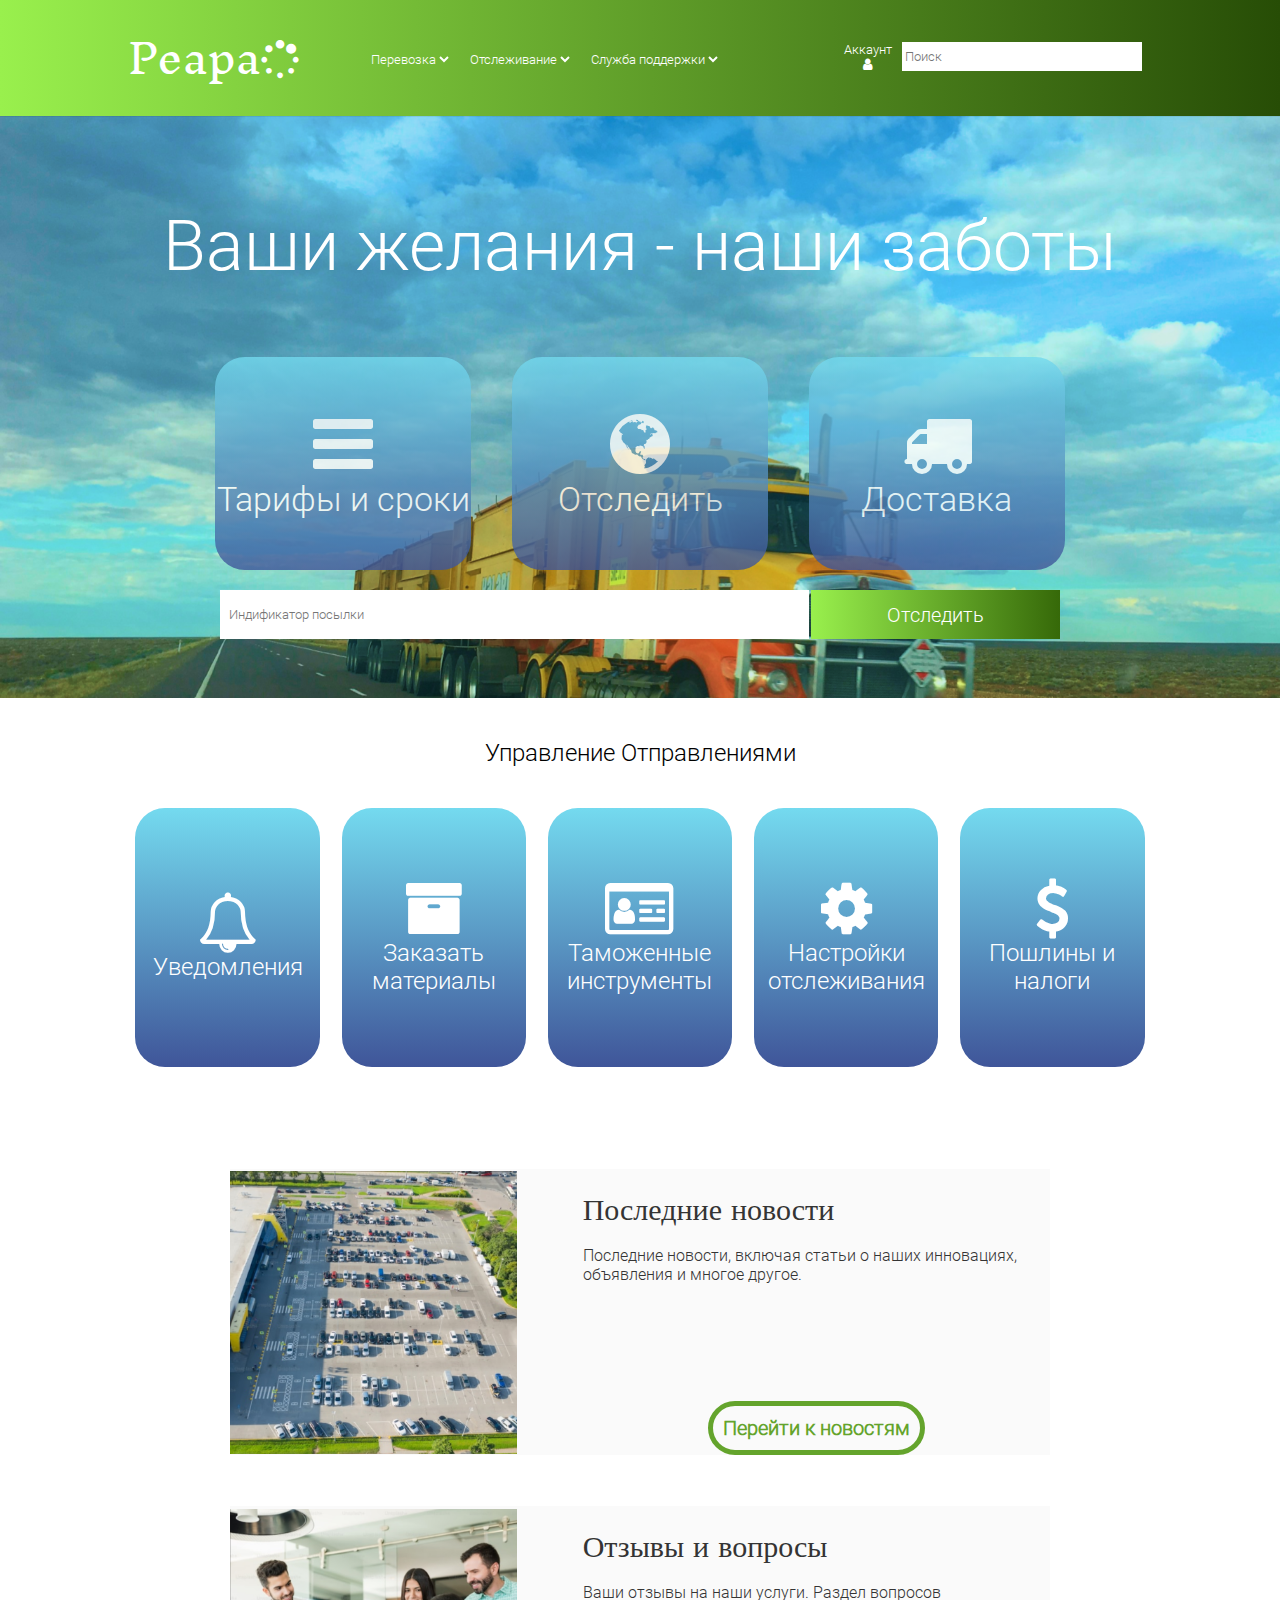
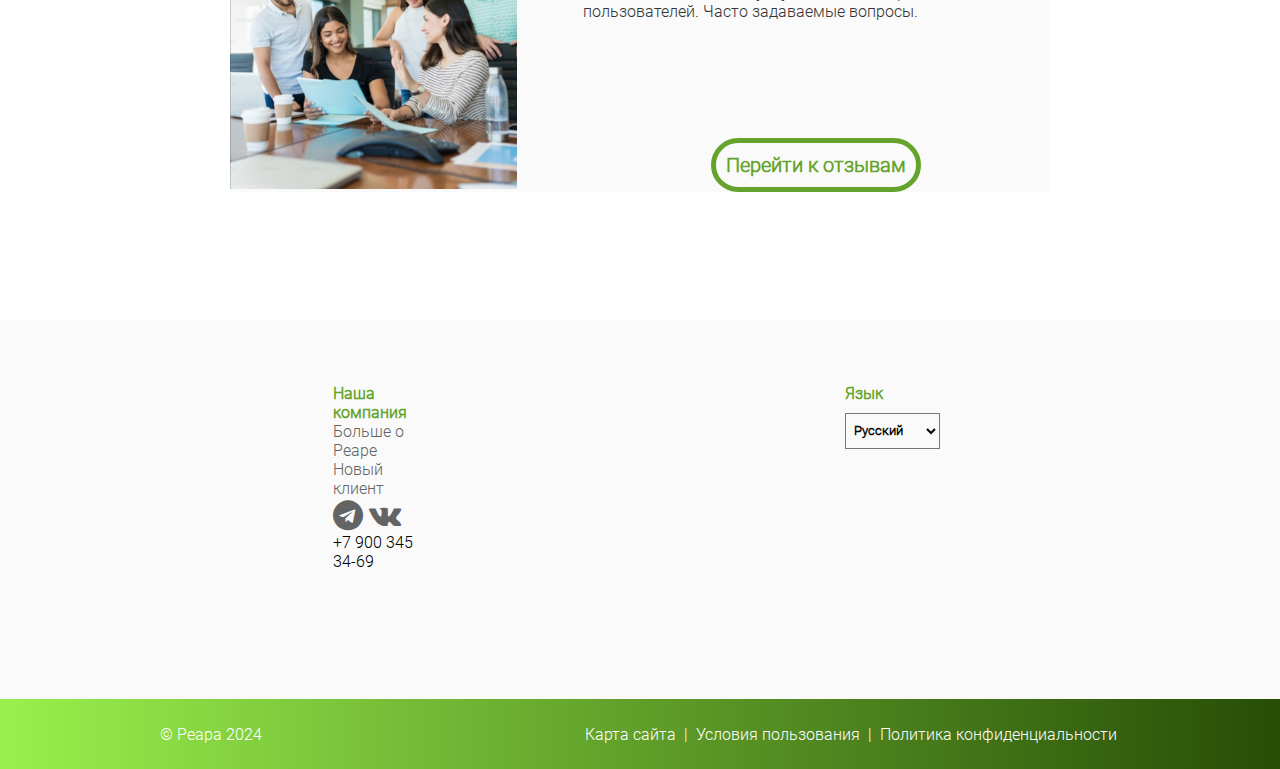
==== index.html @ b0f6af19 "Add files via upload" ====
<!DOCTYPE html>
<html lang="en">
<head>
    <meta charset="UTF-8">
    <meta name="viewport" content="width=device-width, initial-scale=1.0">
    <link rel="stylesheet" href="/styles/style.css">
    <link rel="stylesheet" href="/styles/font-awesome-4.7.0/css/font-awesome.css" />
    <link rel="shortcut icon" href="/imgs/favicon.png" type="image/x-icon">
    <title>Peape</title>
</head>
<body>
    <div id="popupContainer">
    <div class="popup">
        Ведётся тех. обслуживание функция не доступна
    </div>
</div>

    <div class="modal" id="myModal">
        <div class="modalContent">
        <div class="textx">
            <div></div>
            <p class="textx">Авторизация </p>
            <span class="close">&times;</span>
        </div>
        <input type="text" placeholder="Логин" class="myInput">
        <input type="text" placeholder="Пароль" class="myInput">
        <div class="buttons">
            <button class="Fakebutton">Зарегистрироваться</button>
            <button class="Fakebutton">Забыли пароль</button>
        </div>
        <button class="Fakebutton clearButton">Вход</button>
    </div>
    </div>
    <header>
        <div class="cont">
        <div class="headerText">
            <p class="Zag">Peapa<span><i class="fa fa-spinner" aria-hidden="true"></i></span></p>
            <ul>
                <li><select class="Fakebutton"><option value="Перевозка">Перевозка</option></select></li>
                <li><select class="Fakebutton"><option value="">Отслеживание</option></select></li>
                <li><select class="Fakebutton"><option value="">Служба поддержки</option></select></li>
            </ul>
            <ul class="fuck">
                <li class="speacial"><button id="openModalBtn">Аккаунт <span><i class="fa fa-user" aria-hidden="true"></i></span></button></li>
                <li><input type="text" placeholder="Поиск"></li>
            </ul>
        </div>
    </div>
    </header>
    <div class="banner">
        <div class="cont">
            <div class="slogan"><p>Ваши желания - наши заботы</p></div>
            <div class="Buttons">
                <button class="Bigbutton"><i class="fa fa-bars" aria-hidden="true"></i><br> Тарифы и сроки</button>
                <button class=" Bigbutton"><i class="fa fa-globe" aria-hidden="true"></i><br> Отследить</button>
                <button class="Bigbutton"><i class="fa fa-truck" aria-hidden="true"></i><br> Доставка</button>
            </div>
            <div class="func1">
                <input type="text" class="myInput" placeholder="Индификатор посылки">
                <button class="Fakebutton clearButton">Отследить</button>
            </div>
        </div>
    </div>
    <div class="workZone">
        <div class="cont">
            <div class="txet">Управление Отправлениями</div>
            <div class="buttonsW">
                <button data-index="0" class="aFakebutton slider-button"><i class="fa fa-bell-o" aria-hidden="true"></i><br>Уведомления</button>
                <button data-index="1" class="aFakebutton slider-button"><i class="fa fa-archive" aria-hidden="true"></i><br>Заказать материалы</button>
                <button data-index="2" class="aFakebutton slider-button"><i class="fa fa-id-card-o" aria-hidden="true"></i><br>Таможенные инструменты</button>
                <button data-index="3" class="aFakebutton slider-button"><i class="fa fa-cog" aria-hidden="true"></i><br>Настройки отслеживания</button>
                <button data-index="4" class="aFakebutton slider-button"><i class="fa fa-usd" aria-hidden="true"></i><br>Пошлины и налоги</button>
            </div>
            <!-- <div class="slider-controls">
          <button class="slider-prev"> &lt; </button>
          <button class="slider-next"> &gt; </button>
        </div> -->
        </div></div>
    <div class="info">
        <div class="cont">
            <article>
                <img src="/imgs/new1.png" alt="">
                <div class="textblockNews"><p class="Zag">Последние новости</p>
                <p>Последние новости, включая статьи о наших инновациях, объявления и многое другое.</p>
                <button>Перейти к новостям</button></div>
            </article>
            <article>
                <img src="/imgs/new2.png" alt="">
                <div class="textblockNews"><p class="Zag">Отзывы и вопросы</p>
                <p>Ваши отзывы на наши услуги. Раздел вопросов пользователей. Часто задаваемые вопросы.</p>
                <button>Перейти к отзывам</button></div>
            </article>
        </div>
    </div>
    <footer>
        <div class="cont">
            <div class="thingColumn"><ul>
                <li class="mainLi">Наша компания</li>
                <li><a href="/CompanyInfo.html">Больше о Peape</a></li>
                <li><a href="/newPage.html">Новый клиент</a></li>
                <li class="contct"><a href="https://weba.telegram.org/"><i class="fa fa-telegram" aria-hidden="true"></i></a><a href="https://vk.com"><i class="fa fa-vk" aria-hidden="true"></i></a></li>
                <li>+7 900 345 34-69</li>
            </ul></div>
            <div class="thingColumn"><ul>
                <li class="mainLi">Язык</li></ul>
                <select id="language" name="languag">
                    <option value="index.html#language">Русский</option>
                    <option value="English.html#language">English</option>
                  </select>
        </div>
        </div>
    </footer>
    <div class="underFooter">
        <p>© Peapa 2024 </p>
        <ul>
            <li><a href="/newPage.html" target="_blank">Карта сайта</a></li>
            <li>|</li>
            <li><a href="/newPage.html">Условия пользования</a></li>
            <li>|</li>
            <li><a href="/newPage.html">Политика конфиденциальности</a></li>
        </ul>
    </div>
    <script src="/script.js"></script>
</body>
</html>
---- styles/style.css ----
@font-face {
    font-weight: normal;
    font-family: "Roboto";
    src: url(/fonts/Roboto/RobotoMono.ttf);
}

@font-face {
    font-weight: lighter;
    font-family: "Roboto";
    src: url(/fonts/Roboto/Roboto-Light.ttf);
}

@font-face {
    font-family: "gigachad";
    src: url(/fonts/inkpen/InknutAntiqua-Light.ttf);
}

*{
    margin: 0 auto;
    padding: 0;
    font-family: "Roboto";
}

p{
    margin: 0;
}

button:hover{
    cursor: pointer;
}

button:active{
    transform: translateY(1px);
}

.cont{
    margin: 0 auto;
    width: 80%;
}

header{
    /* background-color: rgba(153, 240, 77, 1); */
    background-image: linear-gradient(to right, rgba(153, 240, 77, 1),rgba(39, 77, 6, 1) );
    padding: 0.5% 0;
    position: sticky;
    top: 0;
    z-index: 10;
    transition: top 0.3s ease;
}

header select{
    color: white;
    background: none;
    border: 0;
    outline: none;
}

header.sticky{
    padding: 0.1% 0;
    height: 2%;
}

.headerText{
    font-size: 18px;
    font-weight: lighter;
    font-family:"Roboto";
    color: white;
    display: grid;
    grid-template-columns: 1fr 2fr 1fr;
    align-items: center;
}

.headerText button{
    color: white;
    background: none;
    border: 0;
}

.Zag{
    font-size: 40px;
    font-family: "gigachad";
    font-weight: lighter;
}

ul{
    list-style: none;
    padding: 0;
    margin: 0; 
}

header li{
    display: inline-block;
    margin-right: 10px;
}

.fuck{
    display: flex;
}

header input{
    border: 1px solid white;
    padding: 6px 70px 6px 2px;
    outline: 0;
    flex-shrink: 1;
}

.special{
    flex-shrink: 0;
}

.banner{
    background-image: url(/imgs/2024-12-14_21-56-47.png);
    padding: 7% 0 3% 0;
    background-size: cover;
}

.slogan{
    font-family: "Roboto";
    font-size: 70px;
    font-weight: lighter;
    color: white;
    margin-bottom: 70px ;
    text-align: center;
}

.Buttons{
    display: flex;
    justify-content: center ;
    /* gap: 0%; */
    
}

.Buttons button{
    margin: 0 2%;
    width: 25%;
    padding: 5% 0;
    border-radius: 30px;
    border: 0;
    background-image: linear-gradient(to bottom,rgba(50, 207, 239, 0.65),rgba(16, 44, 130, 0.79));
    color: white;
    font-size: 34px;
    opacity: 0.8;
}


.Buttons button i{
    font-size: 70px;
}

.func1{
    display: flex;
    justify-content: center;
    margin: 2% 0;
    padding: 0 9%;
    gap: 0.2%;
}

.func1 input{
    width: 70%;
    padding: 2% 0 2% 1%;
    border: 0;
    outline: 0;
}


.func1 button{
    width: 30%;
    background-image: linear-gradient(to right, rgba(153, 240, 77, 1),rgb(54, 105, 9) );
    border: 0;
    color: white;
    font-size: 20px;
}

.buttonsW{
    display: flex;
    justify-content: space-between ;
    gap: 0.7%;
    margin-bottom: 10% ;
}

.txet{
    font-size: 24px;
    text-align: center;
    margin: 4% 0;
    display: flex;
    justify-self: center;
}

.buttonsW button{
    border-radius: 30px;
    border: 0;
    background-image: linear-gradient(to bottom,rgba(50, 207, 239, 0.65),rgba(16, 44, 130, 0.79));
    color: white;
    font-size: 24px;
    padding: 7% 0%;
    width: 18%;
}

.buttonsW i{
    font-size: 60px;
}



article{
    background-color: rgba(250, 250, 250, 1);
    display: flex;
    
    margin: 5% 10%;
    gap: 8%;

}

article img{
    width: 35%;
    margin: 0;
    object-fit: contain;
}

article .Zag{
    font-size: 30px;
}

.textblockNews{
    margin: 0;
    color: #343434;
    font-size: 16;
    display: flex;
    flex-direction: column;
}

article button {
    border: 5px solid rgba(100, 164, 44, 1);
    border-radius: 50px;
    padding: 10px;
    background: none;
    color: rgba(100, 164, 44, 1);
    font-size: 20px;
    font-weight: bold;
    justify-items: center;
    align-self: center;
    margin-top: 25%;
}

footer{
    background-color: #FAFAFA;
    margin-top: 10%;
    color:  #000000;
}

footer .cont{
    display: flex;
    align-content:flex-start ;
    padding: 5% 0  10% 0;
    
}

.thingColumn{
    justify-self: center;
    width: 10%;
    height: 60%;
}

.thingColumn select{
    margin-top: 10%;
    background: none;
    padding: 8% 20% 8% 4%;
    font-weight: bold;
    outline: 0;
}

footer li{
    font-weight: normal;
}

footer a{
    text-decoration: none;
    color: #646464;
}

.mainLi{
    color: rgba(100, 164, 44, 1);
    font-size: medium;
    font-weight: bold;
    
}




.underFooter{
    background-image: linear-gradient(to right, rgba(153, 240, 77, 1),rgba(39, 77, 6, 1) );
    height: 3%;
    display: flex;
    justify-content:space-around ;
    padding: 2% 0;
    color: white;
    text-decoration: none;
}

.contct{
    font-size: 30px;
}

.contct a{
    margin-right: 6px;
}

.underFooter li {
    display: inline-block;
    
}

.underFooter a{
    color: white;
    text-decoration: none;
    margin: 0 4px;
}

.modal{
    position: fixed;
    display: none; 
    justify-self: center;
    align-items: center;
    position: fixed; 
    z-index: 11;
    left: 1000;
    top: 1000;
    width: 100%; 
    height: 100%; /* Полная высота */
    overflow: auto; /* Включить прокрутку, если необходимо */
    background-color: rgb(0,0,0); /* Цвет фона (резервный) */
    background-color: rgba(0,0,0,0.4); /* Чёрный с прозрачностью */
}

.modalContent{
    color: white;
    background-image: linear-gradient(to bottom,rgba(50, 207, 239),rgba(16, 44, 130));
    border-radius: 20px;
    display: flex;
    flex-direction: column;
    justify-items: space-between;
    width: 30%;
    height: 30%;
    align-items: center;
    padding: 1%;
}

.modalContent *{
    margin-bottom: 2%;
}

.modalContent button{
    background: none;
    color: white;
    padding: 2%;
    border-radius: 40px;
    border: 2px solid white ;
    font-weight: bold;
    margin-bottom: 0.4%;
    width: 35%;
}

.textx{
    display: grid;
    grid-template-columns: 4fr 5fr 1fr;
}

.textx span{
    cursor: pointer;
    border: 1px solid white;
    border-radius: 100px;
    padding: 0 5px;
}


.modalContent input{
    width: 90%;
    height: 30%;
    outline: none;
}
.modalContent .buttons{
    width: 100%;
    display: flex;
    justify-content: center;
}

#popupContainer {
    position: fixed; /* Контейнер остается фиксированным */
    bottom: 20px;
    right: 20px;
    display: flex;
    flex-direction: column; /* Создаем столбец */
    align-items: flex-end; /* Выравниваем по правому краю */
}

.popup{
  margin-top: 5px;
  bottom: 20px;
  right: 5px;
  z-index: 12;
  background-color: #333;
  color: white;
  padding: 10px 20px;
  border-radius: 5px;
  opacity: 0; /* Скрыто по умолчанию */
  transform: translatey(20px); /* Изначально смещено вниз */
  transition: opacity 0.5s ease-in-out, transform 0.5s ease-in-out; /* Плавная анимация */
}

.popup.show{
    opacity: 1;
    transform: translateY(0);
}

.popup.move-up {
    animation: moveUp 0.5s ease-in-out forwards; /* Анимация подъема */
}

.popup.fade{
    opacity: 0;
    transform: translatex(20px);
}

@keyframes moveUp {
    0% { transform: translateY(0); }
    100% { transform: translateY(-40px); opacity: 0; } /* 40px - величина подъема */
}

.nofound{
    margin: 10% 0;
    display: flex;
    flex-direction: column;
}

.nofound i{
    font-size: 200px;
}

.nofoundA{
    margin-top: 3%;
    text-decoration: none;
    color: #000000;
    font-size: 16px;
    font-weight: bold;
    border: 3px solid black;
    border-radius: 30px;
    padding: 2%;
}

.nofound a:active{
    background-color: #8b8a8a;
    border: 3px solid#333;
    transform: translateY(2px);
}

.banner1{
    background-image: url(/imgs/2024-12-25_16-20-37.png);
    padding: 7% 0 3% 0;
    background-size: cover;
}

.companyInf{
    background-color: #FAFAFA;
    border: 10px solid #cacaca;
    width: 40%;
    padding: 4%;
    margin-bottom: 7%;
    border-radius: 6px;
}

.companyInf p{
    font-size: 24px;
    line-height: 30px;
    font-weight: bold;
    text-align: justify;
}

.companyInf span{
    font-family: "gigachad" ;
    margin: 0;
}

footer.companyInf1{
    margin: 0;
}

.nofoundB{
    display: flex;
    justify-self: center;
    background-color: #FAFAFA;
    text-align: center;
    margin: 3% 0;
    text-decoration: none;
    color: #000000;
    font-size: 16px;
    font-weight: bold;
    border: 3px solid black;
    border-radius: 30px;
    padding: 2%;
}

.Bigbutton.active{
    background-image: linear-gradient(to bottom,rgba(153, 239, 77,1),rgba(40, 79, 6, 1));

}

.slider-button.active{
    border: 5px solid rgba(40, 79, 6, 1);
}

.slider-button{
    flex: 0 0 auto;
}
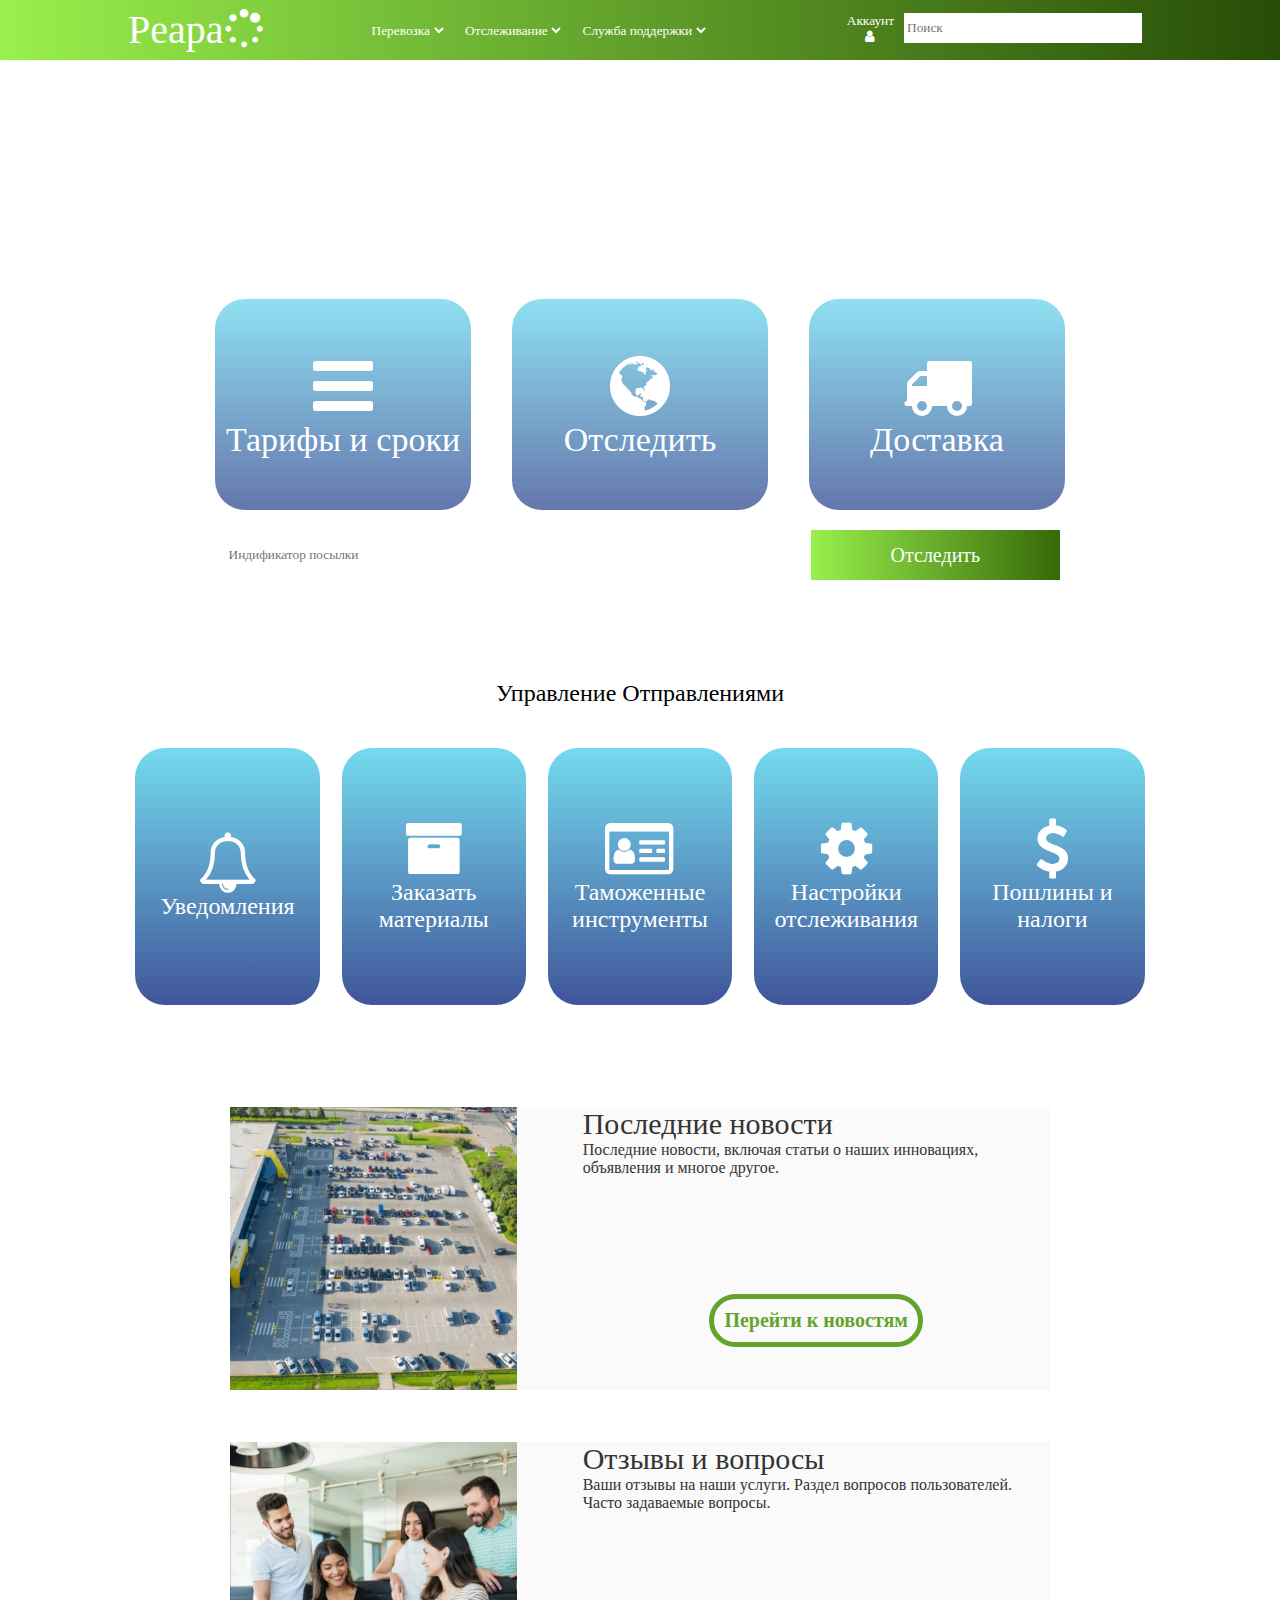
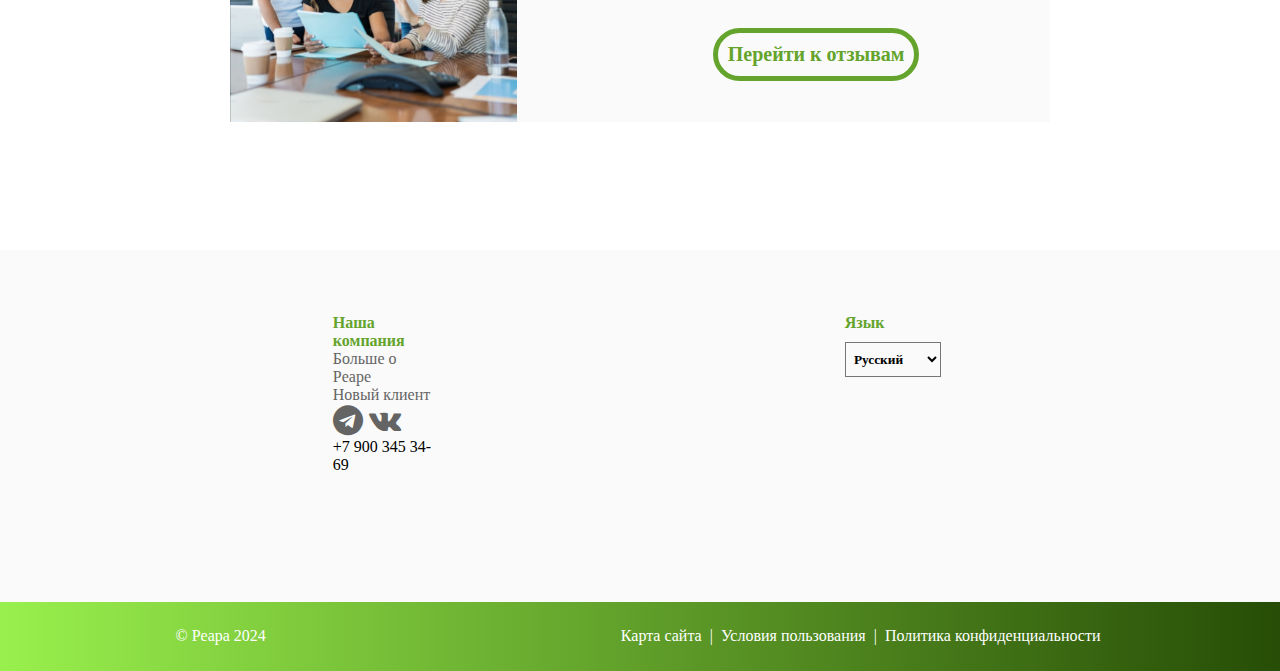
==== commit 1ae32fde: "Update index.html" ====
--- a/index.html
+++ b/index.html
@@ -3,9 +3,9 @@
 <head>
     <meta charset="UTF-8">
     <meta name="viewport" content="width=device-width, initial-scale=1.0">
-    <link rel="stylesheet" href="/styles/style.css">
-    <link rel="stylesheet" href="/styles/font-awesome-4.7.0/css/font-awesome.css" />
-    <link rel="shortcut icon" href="/imgs/favicon.png" type="image/x-icon">
+    <link rel="stylesheet" href="styles/style.css">
+    <link rel="stylesheet" href="styles/font-awesome-4.7.0/css/font-awesome.css" />
+    <link rel="shortcut icon" href="imgs/favicon.png" type="image/x-icon">
     <title>Peape</title>
 </head>
 <body>
@@ -79,13 +79,13 @@
     <div class="info">
         <div class="cont">
             <article>
-                <img src="/imgs/new1.png" alt="">
+                <img src="imgs/new1.png" alt="">
                 <div class="textblockNews"><p class="Zag">Последние новости</p>
                 <p>Последние новости, включая статьи о наших инновациях, объявления и многое другое.</p>
                 <button>Перейти к новостям</button></div>
             </article>
             <article>
-                <img src="/imgs/new2.png" alt="">
+                <img src="imgs/new2.png" alt="">
                 <div class="textblockNews"><p class="Zag">Отзывы и вопросы</p>
                 <p>Ваши отзывы на наши услуги. Раздел вопросов пользователей. Часто задаваемые вопросы.</p>
                 <button>Перейти к отзывам</button></div>
@@ -96,8 +96,8 @@
         <div class="cont">
             <div class="thingColumn"><ul>
                 <li class="mainLi">Наша компания</li>
-                <li><a href="/CompanyInfo.html">Больше о Peape</a></li>
-                <li><a href="/newPage.html">Новый клиент</a></li>
+                <li><a href="CompanyInfo.html">Больше о Peape</a></li>
+                <li><a href="newPage.html">Новый клиент</a></li>
                 <li class="contct"><a href="https://weba.telegram.org/"><i class="fa fa-telegram" aria-hidden="true"></i></a><a href="https://vk.com"><i class="fa fa-vk" aria-hidden="true"></i></a></li>
                 <li>+7 900 345 34-69</li>
             </ul></div>
@@ -113,13 +113,13 @@
     <div class="underFooter">
         <p>© Peapa 2024 </p>
         <ul>
-            <li><a href="/newPage.html" target="_blank">Карта сайта</a></li>
+            <li><a href="newPage.html" target="_blank">Карта сайта</a></li>
             <li>|</li>
-            <li><a href="/newPage.html">Условия пользования</a></li>
+            <li><a href="newPage.html">Условия пользования</a></li>
             <li>|</li>
-            <li><a href="/newPage.html">Политика конфиденциальности</a></li>
+            <li><a href="newPage.html">Политика конфиденциальности</a></li>
         </ul>
     </div>
-    <script src="/script.js"></script>
+    <script src="script.js"></script>
 </body>
-</html>+</html>
--- a/styles/style.css
+++ b/styles/style.css
@@ -1,18 +1,18 @@
 @font-face {
     font-weight: normal;
     font-family: "Roboto";
-    src: url(/fonts/Roboto/RobotoMono.ttf);
+    src: url(fonts/Roboto/RobotoMono.ttf);
 }
 
 @font-face {
     font-weight: lighter;
     font-family: "Roboto";
-    src: url(/fonts/Roboto/Roboto-Light.ttf);
+    src: url(fonts/Roboto/Roboto-Light.ttf);
 }
 
 @font-face {
     font-family: "gigachad";
-    src: url(/fonts/inkpen/InknutAntiqua-Light.ttf);
+    src: url(fonts/inkpen/InknutAntiqua-Light.ttf);
 }
 
 *{
@@ -109,7 +109,7 @@
 }
 
 .banner{
-    background-image: url(/imgs/2024-12-14_21-56-47.png);
+    background-image: url(imgs/2024-12-14_21-56-47.png);
     padding: 7% 0 3% 0;
     background-size: cover;
 }
@@ -327,10 +327,10 @@
     left: 1000;
     top: 1000;
     width: 100%; 
-    height: 100%; /* Полная высота */
-    overflow: auto; /* Включить прокрутку, если необходимо */
-    background-color: rgb(0,0,0); /* Цвет фона (резервный) */
-    background-color: rgba(0,0,0,0.4); /* Чёрный с прозрачностью */
+    height: 100%; 
+    overflow: auto; 
+    background-color: rgb(0,0,0); 
+    background-color: rgba(0,0,0,0.4);
 }
 
 .modalContent{
@@ -386,12 +386,12 @@
 }
 
 #popupContainer {
-    position: fixed; /* Контейнер остается фиксированным */
+    position: fixed;
     bottom: 20px;
     right: 20px;
     display: flex;
-    flex-direction: column; /* Создаем столбец */
-    align-items: flex-end; /* Выравниваем по правому краю */
+    flex-direction: column; 
+    align-items: flex-end;
 }
 
 .popup{
@@ -403,9 +403,9 @@
   color: white;
   padding: 10px 20px;
   border-radius: 5px;
-  opacity: 0; /* Скрыто по умолчанию */
-  transform: translatey(20px); /* Изначально смещено вниз */
-  transition: opacity 0.5s ease-in-out, transform 0.5s ease-in-out; /* Плавная анимация */
+  opacity: 0;
+  transform: translatey(20px);
+  transition: opacity 0.5s ease-in-out, transform 0.5s ease-in-out;
 }
 
 .popup.show{
@@ -414,7 +414,7 @@
 }
 
 .popup.move-up {
-    animation: moveUp 0.5s ease-in-out forwards; /* Анимация подъема */
+    animation: moveUp 0.5s ease-in-out forwards; 
 }
 
 .popup.fade{
@@ -424,7 +424,7 @@
 
 @keyframes moveUp {
     0% { transform: translateY(0); }
-    100% { transform: translateY(-40px); opacity: 0; } /* 40px - величина подъема */
+    100% { transform: translateY(-40px); opacity: 0; }
 }
 
 .nofound{
@@ -455,7 +455,7 @@
 }
 
 .banner1{
-    background-image: url(/imgs/2024-12-25_16-20-37.png);
+    background-image: url(imgs/2024-12-25_16-20-37.png);
     padding: 7% 0 3% 0;
     background-size: cover;
 }
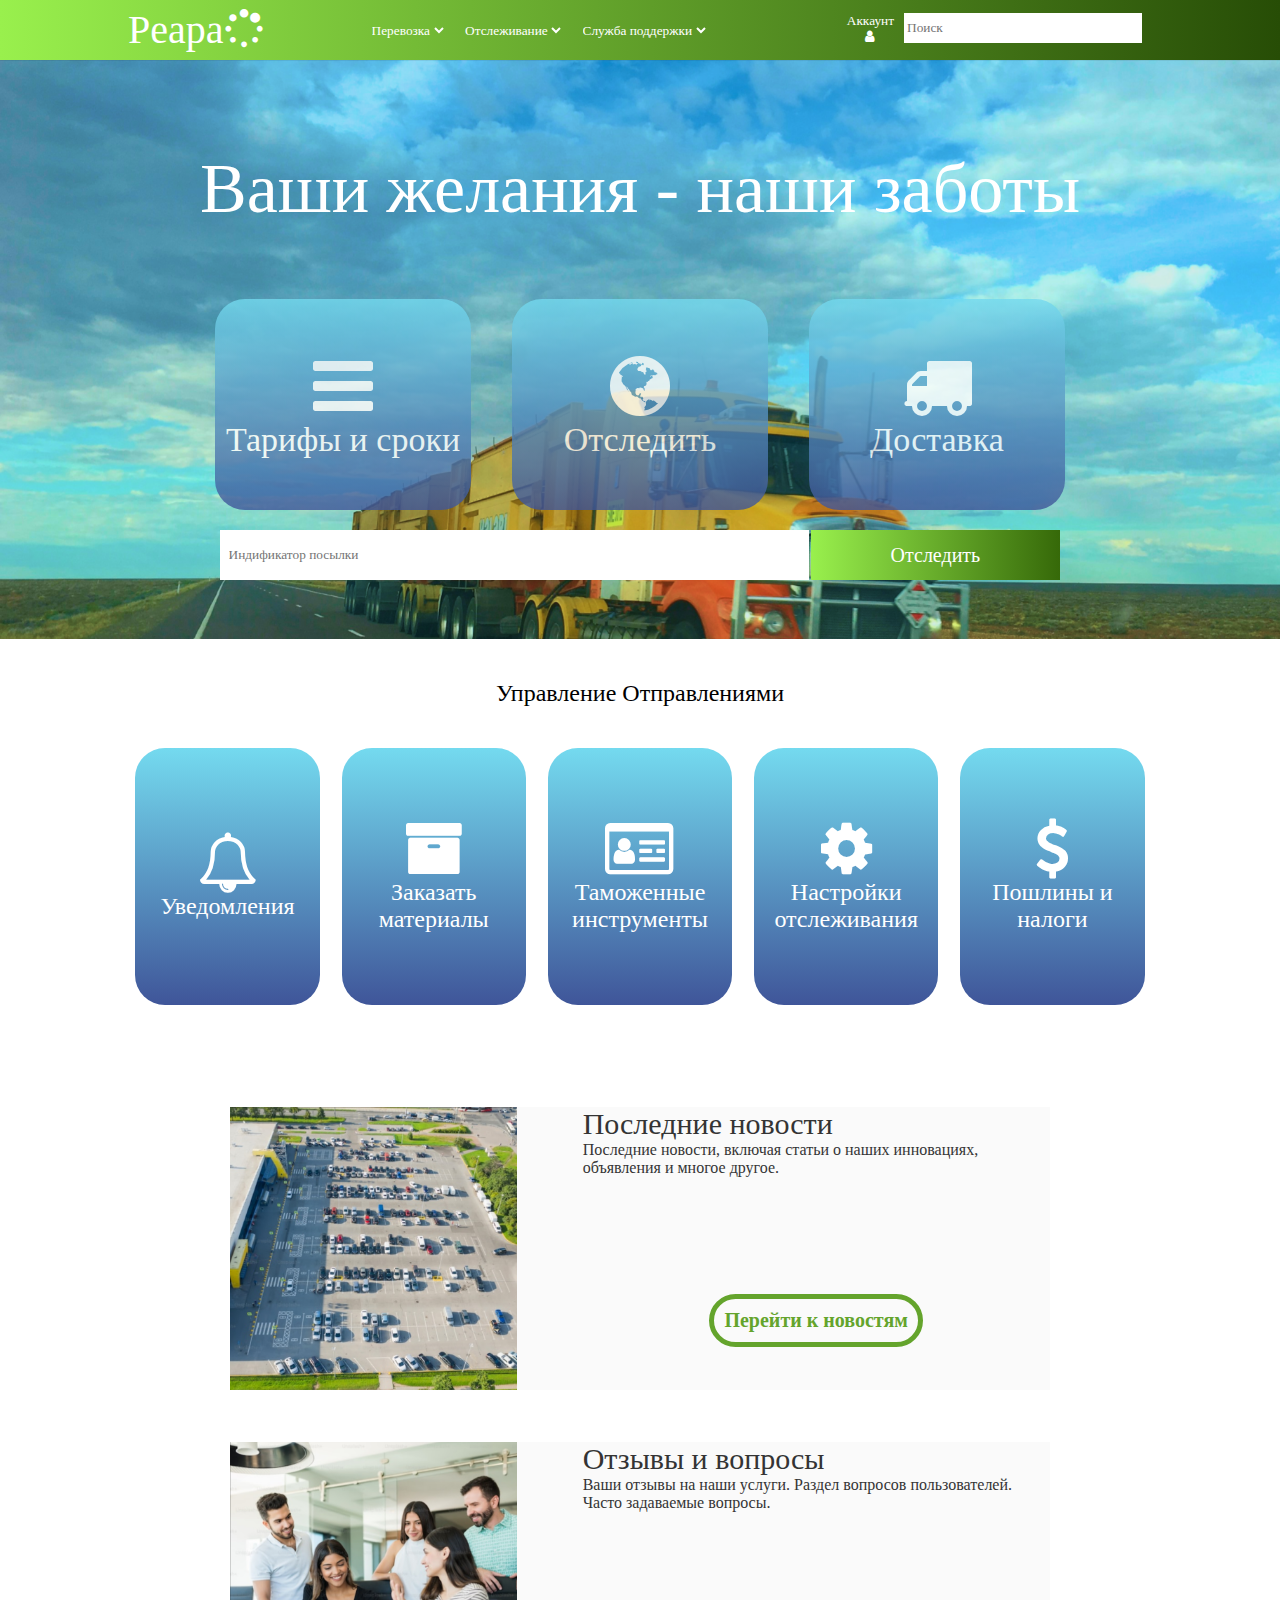
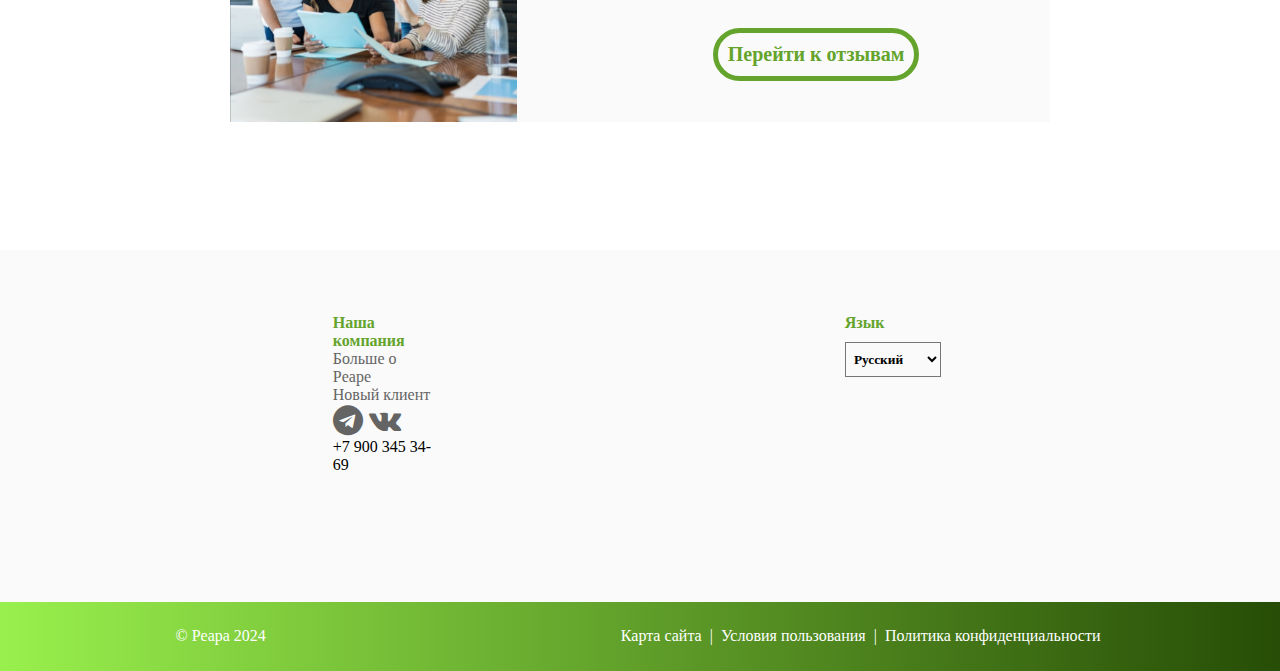
==== commit 3bd1283e: "Update index.html" ====
--- a/index.html
+++ b/index.html
@@ -11,7 +11,7 @@
 <body>
     <div id="popupContainer">
     <div class="popup">
-        Ведётся тех. обслуживание функция не доступна
+                <p class="err">Ведётся тех. обслуживание функция не доступна</p>
     </div>
 </div>
 
--- a/styles/style.css
+++ b/styles/style.css
@@ -109,7 +109,7 @@
 }
 
 .banner{
-    background-image: url(imgs/2024-12-14_21-56-47.png);
+    background-image: url(../imgs/2024-12-14_21-56-47.png);
     padding: 7% 0 3% 0;
     background-size: cover;
 }
@@ -455,7 +455,7 @@
 }
 
 .banner1{
-    background-image: url(imgs/2024-12-25_16-20-37.png);
+    background-image: url(../imgs/2024-12-25_16-20-37.png);
     padding: 7% 0 3% 0;
     background-size: cover;
 }
